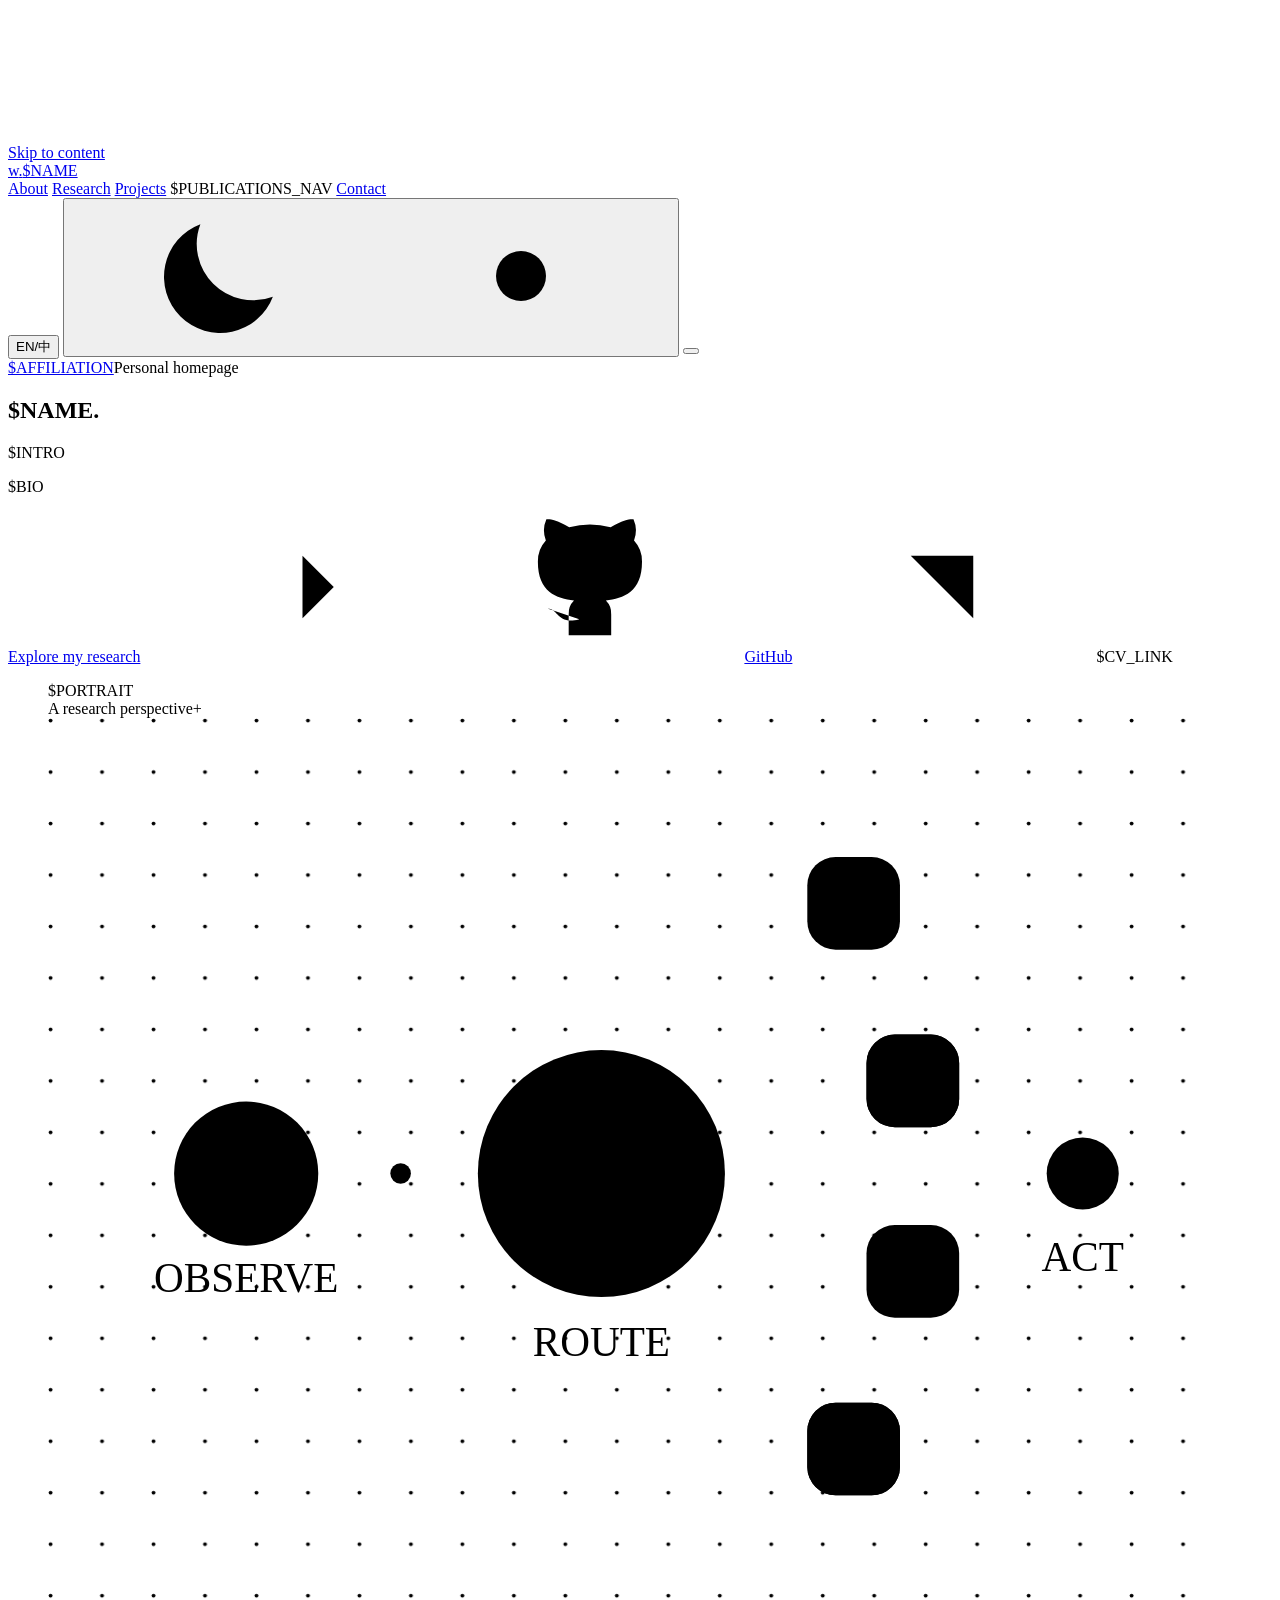
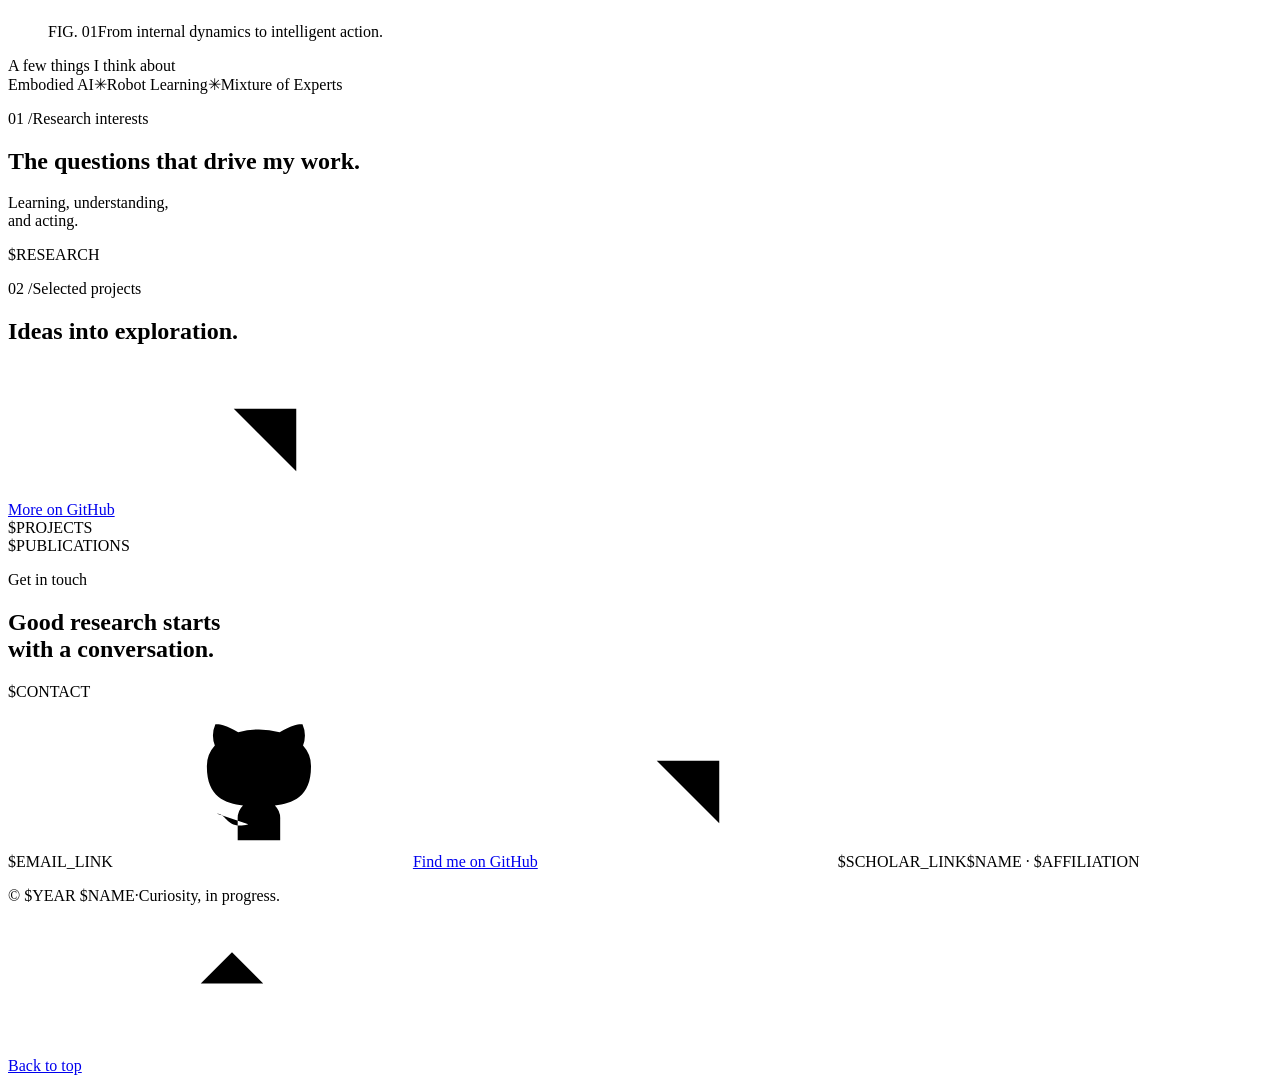
==== templates/index.html @ 4eb3f8f7 "Use neutral backgrounds with green accents" ====
<!doctype html>
<html lang="en" data-theme="light">
<head>
  <meta charset="utf-8">
  <meta name="viewport" content="width=device-width, initial-scale=1">
  <meta name="color-scheme" content="light dark">
  <meta name="theme-color" content="#faf9f6">
  <title>$PAGE_TITLE</title>
  <meta name="description" content="$DESCRIPTION_EN" data-en="$DESCRIPTION_EN" data-zh="$DESCRIPTION_ZH">
  <meta property="og:type" content="website">
  <meta property="og:title" content="$PAGE_TITLE">
  <meta property="og:description" content="$DESCRIPTION_EN" data-en="$DESCRIPTION_EN" data-zh="$DESCRIPTION_ZH">
  <link rel="icon" type="image/svg+xml" href="assets/favicon.svg">
  <script src="assets/preferences.js"></script>
  <link rel="stylesheet" href="assets/style.css">
  <script src="assets/main.js" defer></script>
  <script type="application/ld+json">$STRUCTURED_DATA</script>
</head>
<body>
  <a class="skip-link" href="#main" data-en="Skip to content" data-zh="跳转到正文">Skip to content</a>
  <svg class="icon-library" xmlns="http://www.w3.org/2000/svg" aria-hidden="true">
    <symbol id="icon-arrow" viewBox="0 0 24 24"><path d="M5 12h14m-5-5 5 5-5 5"/></symbol>
    <symbol id="icon-external" viewBox="0 0 24 24"><path d="M7 17 17 7M7 7h10v10"/></symbol>
    <symbol id="icon-github" viewBox="0 0 24 24"><path d="M9 19c-4 1.2-4-2-6-2m12 5v-3.9a3.4 3.4 0 0 0-1-2.6c3.3-.4 6.8-1.6 6.8-7.3a5.7 5.7 0 0 0-1.5-4 5.3 5.3 0 0 0-.1-4s-1.3-.4-4.3 1.5a14.7 14.7 0 0 0-7.8 0C4.1-.2 2.8.2 2.8.2a5.3 5.3 0 0 0-.1 4 5.7 5.7 0 0 0-1.5 4c0 5.7 3.5 6.9 6.8 7.3a3.4 3.4 0 0 0-1 2.6V22" transform="translate(2 1) scale(.85)"/></symbol>
    <symbol id="icon-moon" viewBox="0 0 24 24"><path d="M20.3 15.3A9 9 0 0 1 8.7 3.7 9 9 0 1 0 20.3 15.3Z"/></symbol>
    <symbol id="icon-sun" viewBox="0 0 24 24"><circle cx="12" cy="12" r="4"/><path d="M12 2v2m0 16v2M2 12h2m16 0h2M5 5l1.5 1.5m11 11L19 19M5 19l1.5-1.5m11-11L19 5"/></symbol>
    <symbol id="icon-mail" viewBox="0 0 24 24"><rect x="3" y="5" width="18" height="14" rx="2"/><path d="m3 6 9 7 9-7"/></symbol>
    <symbol id="icon-embodied" viewBox="0 0 32 32"><path d="M7 28h18M12 28v-4l6-5-5-8 5-6m2 1 5 3-2 4-5-3"/><circle cx="12" cy="10" r="3"/><circle cx="19" cy="20" r="3"/><path d="M18 2v4"/></symbol>
    <symbol id="icon-experts" viewBox="0 0 32 32"><path d="m8 16 14-9M8 16h14M8 16l14 9"/><circle cx="6" cy="16" r="3"/><rect x="22" y="4" width="6" height="6" rx="1.5"/><rect x="22" y="13" width="6" height="6" rx="1.5"/><rect x="22" y="22" width="6" height="6" rx="1.5"/></symbol>
    <symbol id="icon-learning" viewBox="0 0 32 32"><path d="M5 5v23h23M9 22l6-8 5 3 8-11M23 6h5v5"/><circle cx="15" cy="14" r="1.5"/></symbol>
    <symbol id="icon-plus" viewBox="0 0 24 24"><path d="M5 12h14m-7-7v14"/></symbol>
    <symbol id="icon-up" viewBox="0 0 24 24"><path d="M12 19V5m-5 5 5-5 5 5"/></symbol>
  </svg>

  <header class="site-header">
    <div class="header-inner container">
      <a class="wordmark" href="#about" aria-label="$NAME — home"><span class="monogram">w<span>.</span></span><span>$NAME</span></a>
      <nav class="desktop-nav" aria-label="Main navigation" data-en="Main navigation" data-zh="主导航" data-translate-attribute="aria-label">
        <a class="nav-link" href="#about" aria-current="location" data-en="About" data-zh="关于">About</a>
        <a class="nav-link" href="#research" data-en="Research" data-zh="研究">Research</a>
        <a class="nav-link" href="#work" data-en="Projects" data-zh="项目">Projects</a>
        $PUBLICATIONS_NAV
        <a class="nav-link" href="#contact" data-en="Contact" data-zh="联系">Contact</a>
      </nav>
      <div class="header-actions">
        <button class="language-button js-control" type="button" aria-label="Switch to Chinese" data-language-toggle><span lang="en">EN</span><span class="language-divider">/</span><span lang="zh-CN">中</span></button>
        <button class="icon-button theme-button js-control" type="button" aria-label="Switch to dark theme" data-theme-toggle><svg class="icon moon" aria-hidden="true"><use href="#icon-moon"/></svg><svg class="icon sun" aria-hidden="true"><use href="#icon-sun"/></svg></button>
        <button class="icon-button menu-toggle js-control" type="button" aria-controls="mobile-nav" aria-expanded="false" aria-label="Open navigation" data-menu-toggle><span></span><span></span></button>
      </div>
    </div>
    <nav id="mobile-nav" class="mobile-nav container" aria-label="Mobile navigation" data-en="Mobile navigation" data-zh="移动端导航" data-translate-attribute="aria-label" hidden>
      <a href="#about" data-en="About" data-zh="关于">About</a>
      <a href="#research" data-en="Research" data-zh="研究">Research</a>
      <a href="#work" data-en="Projects" data-zh="项目">Projects</a>
      $PUBLICATIONS_NAV
      <a href="#contact" data-en="Contact" data-zh="联系">Contact</a>
    </nav>
  </header>

  <main id="main" class="container">
    <section class="hero" id="about" aria-labelledby="hero-title">
      <div class="hero-copy">
        <div class="eyebrow affiliation"><span class="affiliation-dot" aria-hidden="true"></span><a href="$AFFILIATION_URL" target="_blank" rel="noopener noreferrer">$AFFILIATION</a><span class="affiliation-note" data-en="Personal homepage" data-zh="个人学术主页">Personal homepage</span></div>
        <h1 id="hero-title">$NAME<span class="name-period">.</span></h1>
        <p class="hero-intro">$INTRO</p>
        <p class="hero-bio">$BIO</p>
        <div class="hero-links">
          <a class="button button-primary" href="#research"><span data-en="Explore my research" data-zh="了解我的研究">Explore my research</span><svg class="icon" aria-hidden="true"><use href="#icon-arrow"/></svg></a>
          <a class="text-link" href="$GITHUB" target="_blank" rel="noopener noreferrer"><svg class="icon" aria-hidden="true"><use href="#icon-github"/></svg>GitHub<svg class="icon small" aria-hidden="true"><use href="#icon-external"/></svg></a>
          $CV_LINK
        </div>
      </div>
      <figure class="hero-figure">
        $PORTRAIT
        <div class="illustration-topline"><span data-en="A research perspective" data-zh="一个研究视角">A research perspective</span><span class="tiny-cross" aria-hidden="true">+</span></div>
        <svg class="research-illustration" viewBox="0 0 460 350" xmlns="http://www.w3.org/2000/svg" aria-hidden="true">
          <defs>
            <pattern id="dot-grid" width="20" height="20" patternUnits="userSpaceOnUse"><circle cx="1" cy="1" r=".75" class="grid-dot"/></pattern>
          </defs>
          <rect width="460" height="350" fill="url(#dot-grid)"/>
          <g class="orbit-lines" fill="none"><ellipse cx="235" cy="175" rx="169" ry="107" transform="rotate(-24 235 175)"/><ellipse cx="235" cy="175" rx="146" ry="145" transform="rotate(-24 235 175)"/><path d="M42 175h376M235 28v294" stroke-dasharray="3 7"/></g>
          <g class="routing-lines" fill="none"><path d="M79 177C138 177 155 177 191 177"/><path d="M232 177C267 177 257 72 313 72M232 177C267 177 271 141 336 141M232 177C267 177 271 215 336 215M232 177C267 177 257 284 313 284"/><path d="M313 72C376 72 360 177 402 177M336 141C379 141 376 177 402 177M336 215C379 215 376 177 402 177M313 284C376 284 360 177 402 177"/></g>
          <g class="active-paths" fill="none"><path d="M79 177H191"/><path d="M232 177C267 177 271 141 336 141M336 141C379 141 376 177 402 177"/><path d="M232 177C267 177 257 284 313 284M313 284C376 284 360 177 402 177"/></g>
          <circle class="input-halo" cx="77" cy="177" r="28"/>
          <rect class="input-node" x="59" y="159" width="36" height="36" rx="10"/>
          <g class="input-mark" fill="none"><rect x="69" y="169" width="16" height="16" rx="3"/><path d="m69 180 5-5 4 4 3-3 4 5"/><circle cx="80" cy="173" r="1"/></g>
          <circle class="router-halo" cx="215" cy="177" r="48"/>
          <rect class="router-node" x="187" y="149" width="56" height="56" rx="17"/>
          <text class="router-symbol" x="215" y="188" text-anchor="middle">π</text>
          <g class="expert-node"><rect x="295" y="54" width="36" height="36" rx="11"/><rect x="318" y="123" width="36" height="36" rx="11"/><rect x="318" y="197" width="36" height="36" rx="11"/><rect x="295" y="266" width="36" height="36" rx="11"/></g>
          <g class="selected-expert"><rect x="318" y="123" width="36" height="36" rx="11"/><rect x="295" y="266" width="36" height="36" rx="11"/></g>
          <g class="expert-label" text-anchor="middle"><text x="313" y="77">01</text><text x="336" y="146">02</text><text x="336" y="220">03</text><text x="313" y="289">04</text></g>
          <circle class="output-node" cx="402" cy="177" r="14"/>
          <path class="output-mark" d="M396 177h12m-5-5 5 5-5 5" fill="none"/>
          <circle class="signal-dot" cx="137" cy="177" r="4"/>
          <g class="diagram-label" text-anchor="middle"><text x="77" y="223">OBSERVE</text><text x="215" y="248">ROUTE</text><text x="402" y="215">ACT</text></g>
          <path class="corner-mark" d="M15 35V15h20m390 0h20v20M15 315v20h20m390 0h20v-20" fill="none"/>
        </svg>
        <figcaption><span class="figure-number">FIG. 01</span><span data-en="From internal dynamics to intelligent action." data-zh="从内部动态，到智能行动。">From internal dynamics to intelligent action.</span></figcaption>
      </figure>
    </section>

    <div class="interest-strip" aria-label="Research keywords" data-en="Research keywords" data-zh="研究关键词" data-translate-attribute="aria-label"><span data-en="A few things I think about" data-zh="我所关注的方向">A few things I think about</span><div><span data-en="Embodied AI" data-zh="具身智能">Embodied AI</span><span class="strip-star" aria-hidden="true">✳</span><span data-en="Robot Learning" data-zh="机器人学习">Robot Learning</span><span class="strip-star" aria-hidden="true">✳</span><span data-en="Mixture of Experts" data-zh="混合专家模型">Mixture of Experts</span></div></div>

    <section class="section research-section" id="research" aria-labelledby="research-title">
      <div class="section-heading"><div><p class="eyebrow"><span class="section-index">01 /</span><span data-en="Research interests" data-zh="研究方向">Research interests</span></p><h2 id="research-title" data-en="The questions that drive my work." data-zh="以问题为起点，探索智能。">The questions that drive my work.</h2></div><p class="section-note" data-en="Learning, understanding, and acting." data-zh="学习、理解与行动。">Learning, understanding,<br>and acting.</p></div>
      <div class="research-grid">$RESEARCH</div>
    </section>

    <section class="section work-section" id="work" aria-labelledby="work-title">
      <div class="section-heading"><div><p class="eyebrow"><span class="section-index">02 /</span><span data-en="Selected projects" data-zh="研究项目">Selected projects</span></p><h2 id="work-title" data-en="Ideas into exploration." data-zh="让想法走向探索。">Ideas into exploration.</h2></div><a class="text-link all-projects" href="$GITHUB?tab=repositories" target="_blank" rel="noopener noreferrer"><span data-en="More on GitHub" data-zh="访问 GitHub">More on GitHub</span><svg class="icon small" aria-hidden="true"><use href="#icon-external"/></svg></a></div>
      <div class="projects-list">$PROJECTS</div>
    </section>

    $PUBLICATIONS

    <section class="contact-section" id="contact" aria-labelledby="contact-title">
      <div class="contact-copy"><p class="eyebrow"><span class="contact-dot" aria-hidden="true"></span><span data-en="Get in touch" data-zh="联系我">Get in touch</span></p><h2 id="contact-title" data-en="Good research starts\nwith a conversation." data-zh="好的研究，\n始于一次交流。">Good research starts<br>with a conversation.</h2><p>$CONTACT</p></div>
      <div class="contact-actions">$EMAIL_LINK<a class="button button-contact" href="$GITHUB" target="_blank" rel="noopener noreferrer"><svg class="icon" aria-hidden="true"><use href="#icon-github"/></svg><span data-en="Find me on GitHub" data-zh="在 GitHub 上找到我">Find me on GitHub</span><svg class="icon" aria-hidden="true"><use href="#icon-external"/></svg></a>$SCHOLAR_LINK<span class="contact-affiliation">$NAME · $AFFILIATION</span></div>
    </section>
  </main>

  <footer class="site-footer container"><p>© $YEAR $NAME<span class="footer-dot">·</span><span data-en="Curiosity, in progress." data-zh="保持好奇，持续探索。">Curiosity, in progress.</span></p><a class="back-top" href="#about"><span data-en="Back to top" data-zh="回到顶部">Back to top</span><svg class="icon small" aria-hidden="true"><use href="#icon-up"/></svg></a></footer>
</body>
</html>
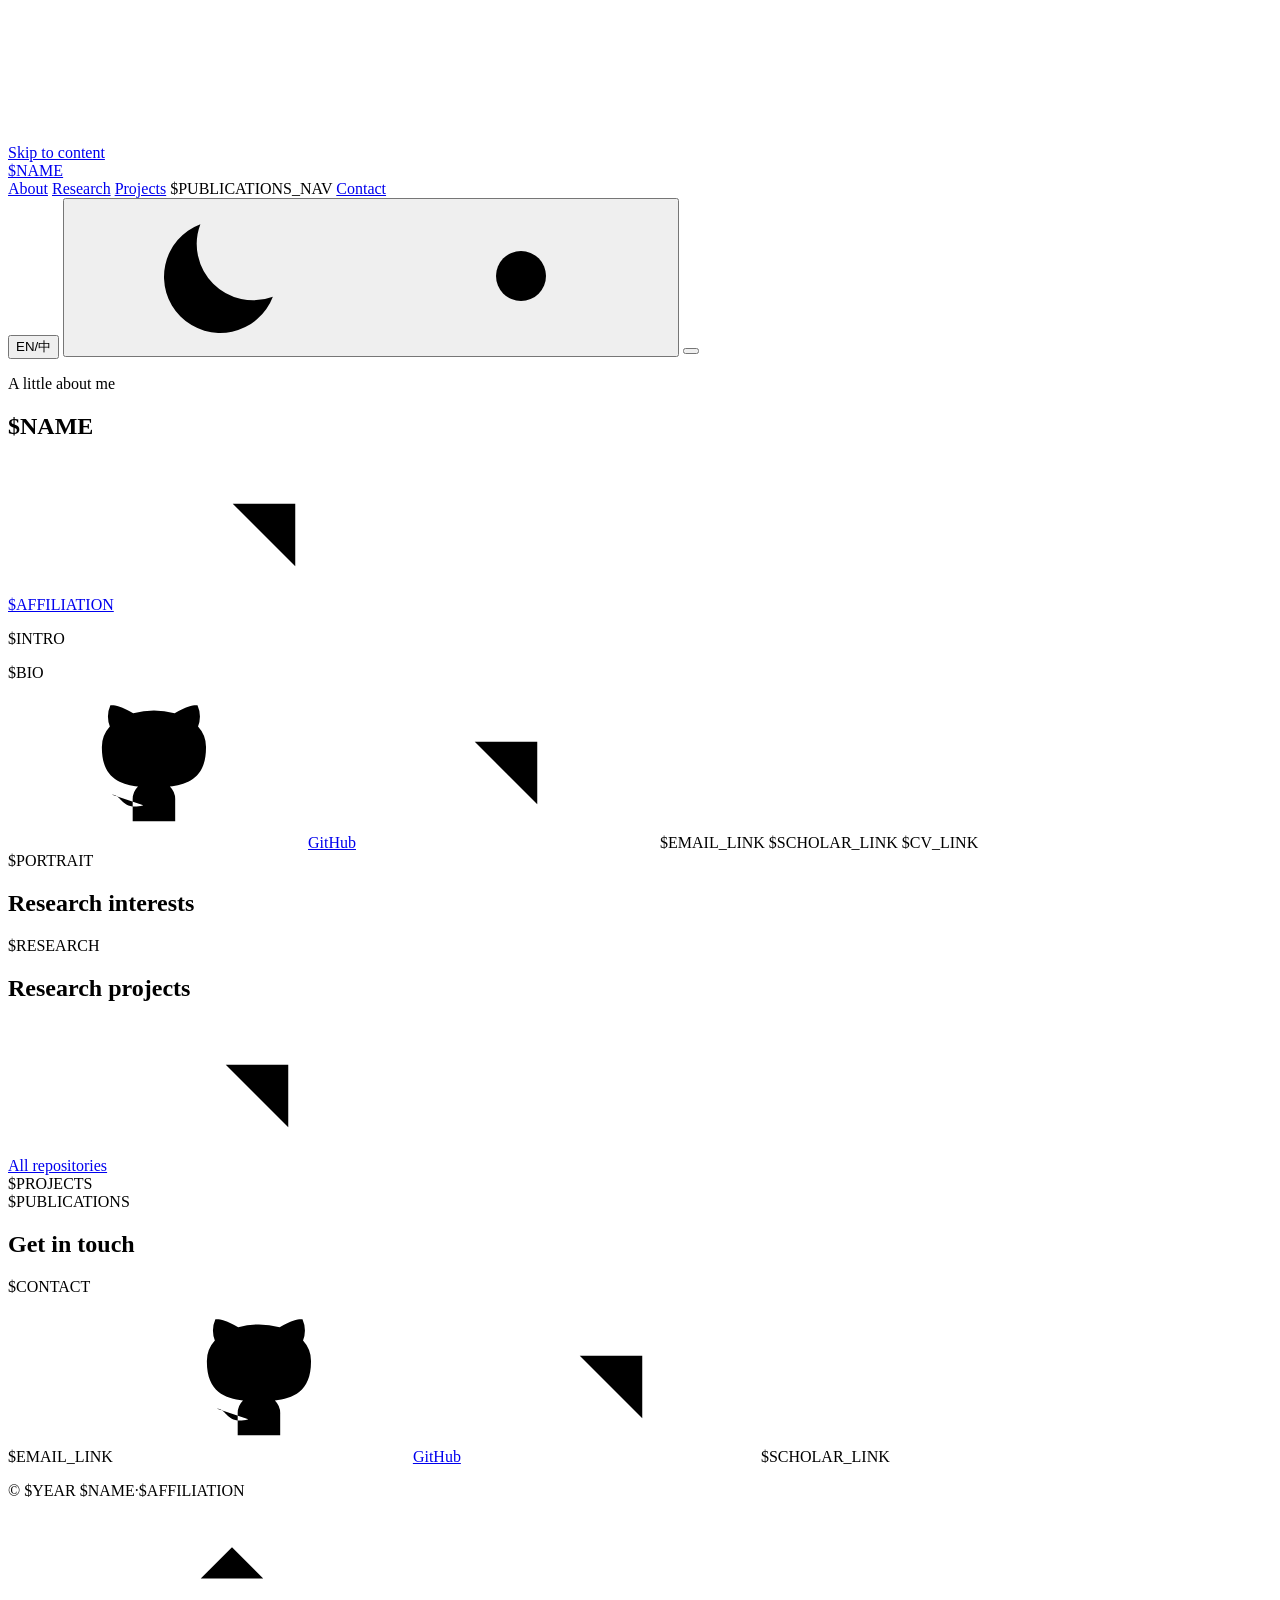
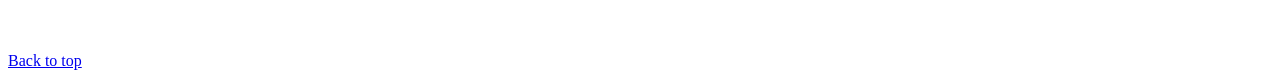
==== commit faf1b090: "Redesign homepage around a compact academic profile" ====
--- a/templates/index.html
+++ b/templates/index.html
@@ -4,7 +4,7 @@
   <meta charset="utf-8">
   <meta name="viewport" content="width=device-width, initial-scale=1">
   <meta name="color-scheme" content="light dark">
-  <meta name="theme-color" content="#faf9f6">
+  <meta name="theme-color" content="#ffffff">
   <title>$PAGE_TITLE</title>
   <meta name="description" content="$DESCRIPTION_EN" data-en="$DESCRIPTION_EN" data-zh="$DESCRIPTION_ZH">
   <meta property="og:type" content="website">
@@ -19,7 +19,6 @@
 <body>
   <a class="skip-link" href="#main" data-en="Skip to content" data-zh="跳转到正文">Skip to content</a>
   <svg class="icon-library" xmlns="http://www.w3.org/2000/svg" aria-hidden="true">
-    <symbol id="icon-arrow" viewBox="0 0 24 24"><path d="M5 12h14m-5-5 5 5-5 5"/></symbol>
     <symbol id="icon-external" viewBox="0 0 24 24"><path d="M7 17 17 7M7 7h10v10"/></symbol>
     <symbol id="icon-github" viewBox="0 0 24 24"><path d="M9 19c-4 1.2-4-2-6-2m12 5v-3.9a3.4 3.4 0 0 0-1-2.6c3.3-.4 6.8-1.6 6.8-7.3a5.7 5.7 0 0 0-1.5-4 5.3 5.3 0 0 0-.1-4s-1.3-.4-4.3 1.5a14.7 14.7 0 0 0-7.8 0C4.1-.2 2.8.2 2.8.2a5.3 5.3 0 0 0-.1 4 5.7 5.7 0 0 0-1.5 4c0 5.7 3.5 6.9 6.8 7.3a3.4 3.4 0 0 0-1 2.6V22" transform="translate(2 1) scale(.85)"/></symbol>
     <symbol id="icon-moon" viewBox="0 0 24 24"><path d="M20.3 15.3A9 9 0 0 1 8.7 3.7 9 9 0 1 0 20.3 15.3Z"/></symbol>
@@ -31,10 +30,9 @@
     <symbol id="icon-plus" viewBox="0 0 24 24"><path d="M5 12h14m-7-7v14"/></symbol>
     <symbol id="icon-up" viewBox="0 0 24 24"><path d="M12 19V5m-5 5 5-5 5 5"/></symbol>
   </svg>
-
   <header class="site-header">
     <div class="header-inner container">
-      <a class="wordmark" href="#about" aria-label="$NAME — home"><span class="monogram">w<span>.</span></span><span>$NAME</span></a>
+      <a class="wordmark" href="#about"><span class="brand-dot" aria-hidden="true"></span>$NAME</a>
       <nav class="desktop-nav" aria-label="Main navigation" data-en="Main navigation" data-zh="主导航" data-translate-attribute="aria-label">
         <a class="nav-link" href="#about" aria-current="location" data-en="About" data-zh="关于">About</a>
         <a class="nav-link" href="#research" data-en="Research" data-zh="研究">Research</a>
@@ -56,70 +54,40 @@
       <a href="#contact" data-en="Contact" data-zh="联系">Contact</a>
     </nav>
   </header>
-
   <main id="main" class="container">
-    <section class="hero" id="about" aria-labelledby="hero-title">
-      <div class="hero-copy">
-        <div class="eyebrow affiliation"><span class="affiliation-dot" aria-hidden="true"></span><a href="$AFFILIATION_URL" target="_blank" rel="noopener noreferrer">$AFFILIATION</a><span class="affiliation-note" data-en="Personal homepage" data-zh="个人学术主页">Personal homepage</span></div>
-        <h1 id="hero-title">$NAME<span class="name-period">.</span></h1>
-        <p class="hero-intro">$INTRO</p>
-        <p class="hero-bio">$BIO</p>
-        <div class="hero-links">
-          <a class="button button-primary" href="#research"><span data-en="Explore my research" data-zh="了解我的研究">Explore my research</span><svg class="icon" aria-hidden="true"><use href="#icon-arrow"/></svg></a>
+    <section class="profile" id="about" aria-labelledby="profile-title">
+      <div class="profile-identity">
+        <p class="profile-kicker" data-en="A little about me" data-zh="关于我">A little about me</p>
+        <h1 id="profile-title">$NAME</h1>
+        <a class="affiliation" href="$AFFILIATION_URL" target="_blank" rel="noopener noreferrer">$AFFILIATION<svg class="icon small" aria-hidden="true"><use href="#icon-external"/></svg></a>
+      </div>
+      <div class="profile-body">
+        <p class="profile-intro">$INTRO</p>
+        <p class="profile-bio">$BIO</p>
+        <div class="profile-links">
           <a class="text-link" href="$GITHUB" target="_blank" rel="noopener noreferrer"><svg class="icon" aria-hidden="true"><use href="#icon-github"/></svg>GitHub<svg class="icon small" aria-hidden="true"><use href="#icon-external"/></svg></a>
+          $EMAIL_LINK
+          $SCHOLAR_LINK
           $CV_LINK
         </div>
       </div>
-      <figure class="hero-figure">
-        $PORTRAIT
-        <div class="illustration-topline"><span data-en="A research perspective" data-zh="一个研究视角">A research perspective</span><span class="tiny-cross" aria-hidden="true">+</span></div>
-        <svg class="research-illustration" viewBox="0 0 460 350" xmlns="http://www.w3.org/2000/svg" aria-hidden="true">
-          <defs>
-            <pattern id="dot-grid" width="20" height="20" patternUnits="userSpaceOnUse"><circle cx="1" cy="1" r=".75" class="grid-dot"/></pattern>
-          </defs>
-          <rect width="460" height="350" fill="url(#dot-grid)"/>
-          <g class="orbit-lines" fill="none"><ellipse cx="235" cy="175" rx="169" ry="107" transform="rotate(-24 235 175)"/><ellipse cx="235" cy="175" rx="146" ry="145" transform="rotate(-24 235 175)"/><path d="M42 175h376M235 28v294" stroke-dasharray="3 7"/></g>
-          <g class="routing-lines" fill="none"><path d="M79 177C138 177 155 177 191 177"/><path d="M232 177C267 177 257 72 313 72M232 177C267 177 271 141 336 141M232 177C267 177 271 215 336 215M232 177C267 177 257 284 313 284"/><path d="M313 72C376 72 360 177 402 177M336 141C379 141 376 177 402 177M336 215C379 215 376 177 402 177M313 284C376 284 360 177 402 177"/></g>
-          <g class="active-paths" fill="none"><path d="M79 177H191"/><path d="M232 177C267 177 271 141 336 141M336 141C379 141 376 177 402 177"/><path d="M232 177C267 177 257 284 313 284M313 284C376 284 360 177 402 177"/></g>
-          <circle class="input-halo" cx="77" cy="177" r="28"/>
-          <rect class="input-node" x="59" y="159" width="36" height="36" rx="10"/>
-          <g class="input-mark" fill="none"><rect x="69" y="169" width="16" height="16" rx="3"/><path d="m69 180 5-5 4 4 3-3 4 5"/><circle cx="80" cy="173" r="1"/></g>
-          <circle class="router-halo" cx="215" cy="177" r="48"/>
-          <rect class="router-node" x="187" y="149" width="56" height="56" rx="17"/>
-          <text class="router-symbol" x="215" y="188" text-anchor="middle">π</text>
-          <g class="expert-node"><rect x="295" y="54" width="36" height="36" rx="11"/><rect x="318" y="123" width="36" height="36" rx="11"/><rect x="318" y="197" width="36" height="36" rx="11"/><rect x="295" y="266" width="36" height="36" rx="11"/></g>
-          <g class="selected-expert"><rect x="318" y="123" width="36" height="36" rx="11"/><rect x="295" y="266" width="36" height="36" rx="11"/></g>
-          <g class="expert-label" text-anchor="middle"><text x="313" y="77">01</text><text x="336" y="146">02</text><text x="336" y="220">03</text><text x="313" y="289">04</text></g>
-          <circle class="output-node" cx="402" cy="177" r="14"/>
-          <path class="output-mark" d="M396 177h12m-5-5 5 5-5 5" fill="none"/>
-          <circle class="signal-dot" cx="137" cy="177" r="4"/>
-          <g class="diagram-label" text-anchor="middle"><text x="77" y="223">OBSERVE</text><text x="215" y="248">ROUTE</text><text x="402" y="215">ACT</text></g>
-          <path class="corner-mark" d="M15 35V15h20m390 0h20v20M15 315v20h20m390 0h20v-20" fill="none"/>
-        </svg>
-        <figcaption><span class="figure-number">FIG. 01</span><span data-en="From internal dynamics to intelligent action." data-zh="从内部动态，到智能行动。">From internal dynamics to intelligent action.</span></figcaption>
-      </figure>
+      $PORTRAIT
     </section>
-
-    <div class="interest-strip" aria-label="Research keywords" data-en="Research keywords" data-zh="研究关键词" data-translate-attribute="aria-label"><span data-en="A few things I think about" data-zh="我所关注的方向">A few things I think about</span><div><span data-en="Embodied AI" data-zh="具身智能">Embodied AI</span><span class="strip-star" aria-hidden="true">✳</span><span data-en="Robot Learning" data-zh="机器人学习">Robot Learning</span><span class="strip-star" aria-hidden="true">✳</span><span data-en="Mixture of Experts" data-zh="混合专家模型">Mixture of Experts</span></div></div>
-
-    <section class="section research-section" id="research" aria-labelledby="research-title">
-      <div class="section-heading"><div><p class="eyebrow"><span class="section-index">01 /</span><span data-en="Research interests" data-zh="研究方向">Research interests</span></p><h2 id="research-title" data-en="The questions that drive my work." data-zh="以问题为起点，探索智能。">The questions that drive my work.</h2></div><p class="section-note" data-en="Learning, understanding, and acting." data-zh="学习、理解与行动。">Learning, understanding,<br>and acting.</p></div>
-      <div class="research-grid">$RESEARCH</div>
+    <section class="section" id="research" aria-labelledby="research-title">
+      <div class="section-heading"><h2 id="research-title" data-en="Research interests" data-zh="研究方向">Research interests</h2><span class="heading-rule" aria-hidden="true"></span></div>
+      <div class="research-list">$RESEARCH</div>
     </section>
-
-    <section class="section work-section" id="work" aria-labelledby="work-title">
-      <div class="section-heading"><div><p class="eyebrow"><span class="section-index">02 /</span><span data-en="Selected projects" data-zh="研究项目">Selected projects</span></p><h2 id="work-title" data-en="Ideas into exploration." data-zh="让想法走向探索。">Ideas into exploration.</h2></div><a class="text-link all-projects" href="$GITHUB?tab=repositories" target="_blank" rel="noopener noreferrer"><span data-en="More on GitHub" data-zh="访问 GitHub">More on GitHub</span><svg class="icon small" aria-hidden="true"><use href="#icon-external"/></svg></a></div>
+    <section class="section" id="work" aria-labelledby="work-title">
+      <div class="section-heading"><h2 id="work-title" data-en="Research projects" data-zh="研究项目">Research projects</h2><span class="heading-rule" aria-hidden="true"></span><a class="text-link section-link" href="$GITHUB?tab=repositories" target="_blank" rel="noopener noreferrer"><span data-en="All repositories" data-zh="所有仓库">All repositories</span><svg class="icon small" aria-hidden="true"><use href="#icon-external"/></svg></a></div>
       <div class="projects-list">$PROJECTS</div>
     </section>
-
     $PUBLICATIONS
-
-    <section class="contact-section" id="contact" aria-labelledby="contact-title">
-      <div class="contact-copy"><p class="eyebrow"><span class="contact-dot" aria-hidden="true"></span><span data-en="Get in touch" data-zh="联系我">Get in touch</span></p><h2 id="contact-title" data-en="Good research starts\nwith a conversation." data-zh="好的研究，\n始于一次交流。">Good research starts<br>with a conversation.</h2><p>$CONTACT</p></div>
-      <div class="contact-actions">$EMAIL_LINK<a class="button button-contact" href="$GITHUB" target="_blank" rel="noopener noreferrer"><svg class="icon" aria-hidden="true"><use href="#icon-github"/></svg><span data-en="Find me on GitHub" data-zh="在 GitHub 上找到我">Find me on GitHub</span><svg class="icon" aria-hidden="true"><use href="#icon-external"/></svg></a>$SCHOLAR_LINK<span class="contact-affiliation">$NAME · $AFFILIATION</span></div>
+    <section class="section contact-section" id="contact" aria-labelledby="contact-title">
+      <div class="section-heading"><h2 id="contact-title" data-en="Get in touch" data-zh="联系我">Get in touch</h2><span class="heading-rule" aria-hidden="true"></span></div>
+      <p class="contact-copy">$CONTACT</p>
+      <div class="contact-links">$EMAIL_LINK<a class="text-link" href="$GITHUB" target="_blank" rel="noopener noreferrer"><svg class="icon" aria-hidden="true"><use href="#icon-github"/></svg>GitHub<svg class="icon small" aria-hidden="true"><use href="#icon-external"/></svg></a>$SCHOLAR_LINK</div>
     </section>
   </main>
-
-  <footer class="site-footer container"><p>© $YEAR $NAME<span class="footer-dot">·</span><span data-en="Curiosity, in progress." data-zh="保持好奇，持续探索。">Curiosity, in progress.</span></p><a class="back-top" href="#about"><span data-en="Back to top" data-zh="回到顶部">Back to top</span><svg class="icon small" aria-hidden="true"><use href="#icon-up"/></svg></a></footer>
+  <footer class="site-footer container"><p>© $YEAR $NAME<span class="footer-dot">·</span>$AFFILIATION</p><a class="back-top" href="#about"><span data-en="Back to top" data-zh="回到顶部">Back to top</span><svg class="icon small" aria-hidden="true"><use href="#icon-up"/></svg></a></footer>
 </body>
 </html>
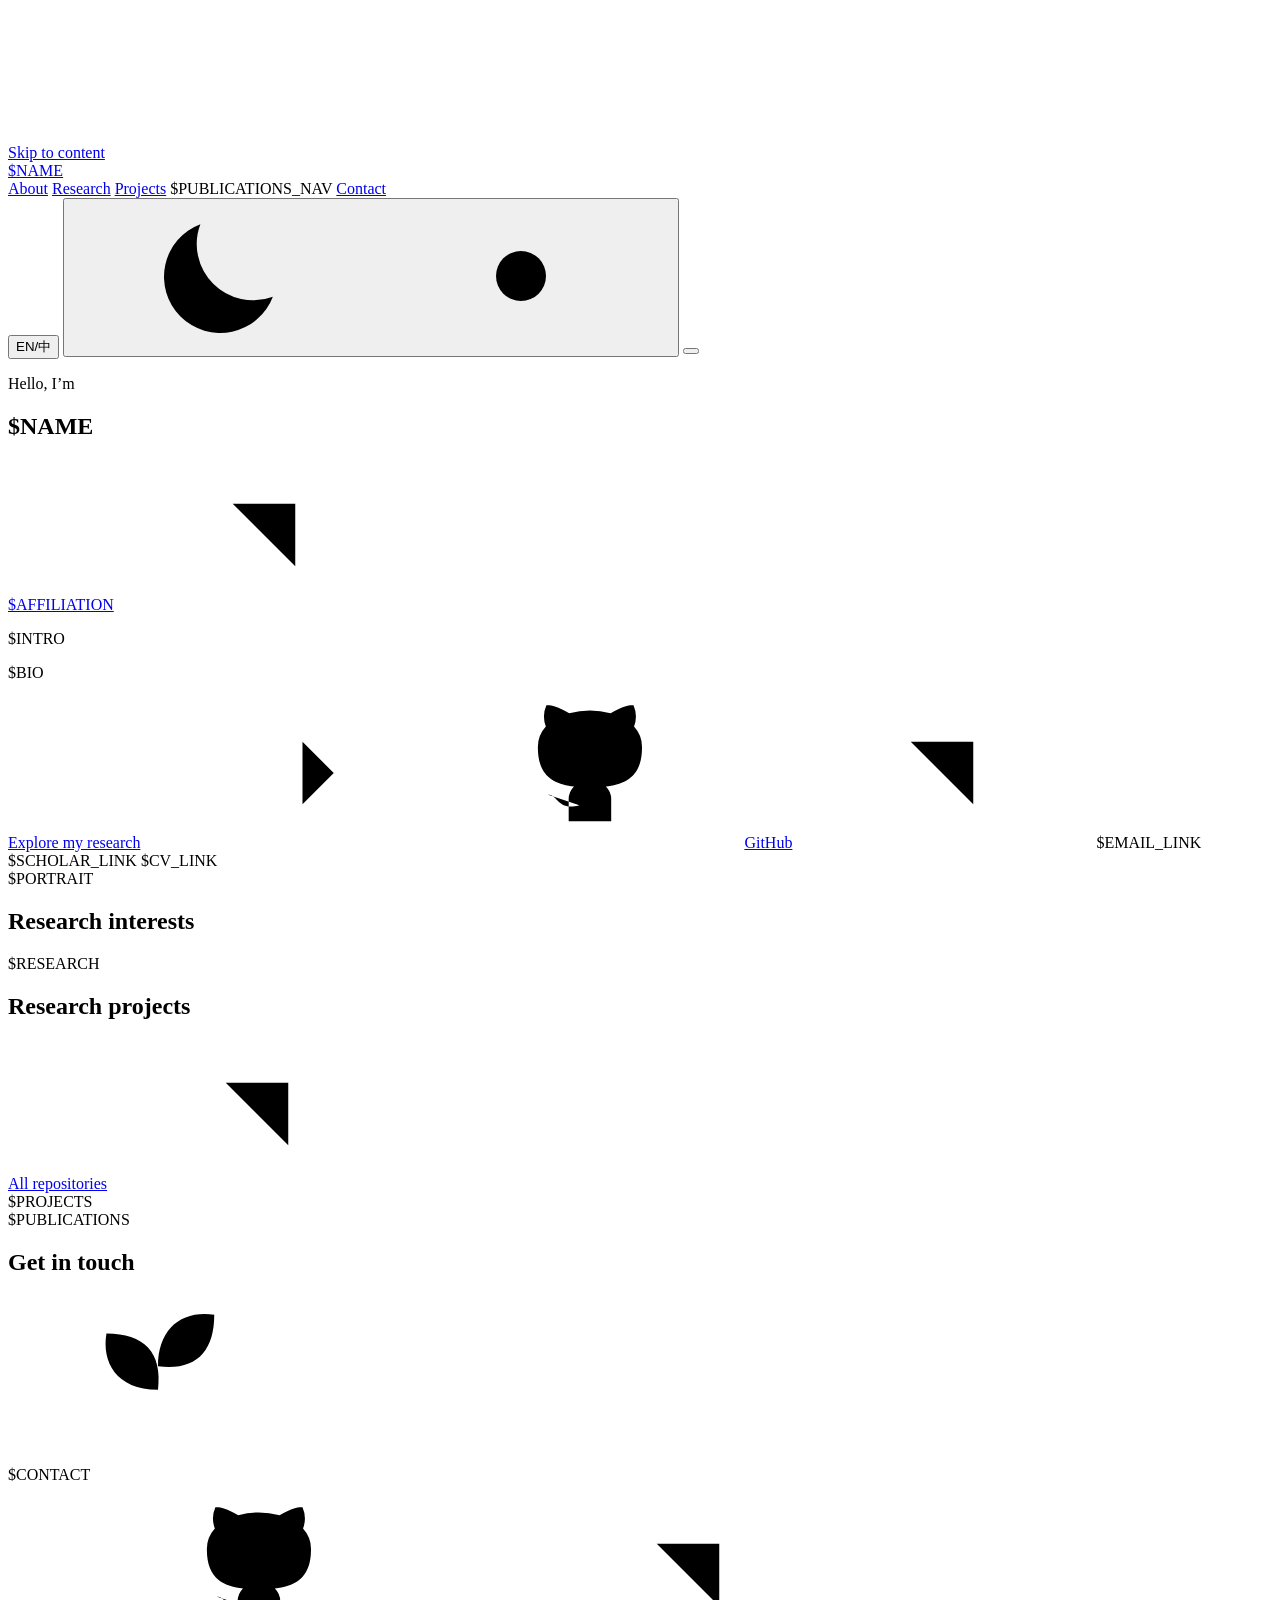
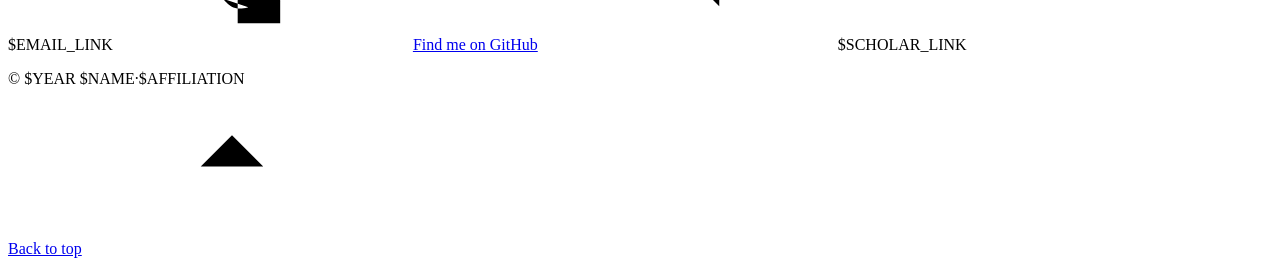
==== commit d465838f: "Add visual depth and expand research project details" ====
--- a/templates/index.html
+++ b/templates/index.html
@@ -29,6 +29,8 @@
     <symbol id="icon-learning" viewBox="0 0 32 32"><path d="M5 5v23h23M9 22l6-8 5 3 8-11M23 6h5v5"/><circle cx="15" cy="14" r="1.5"/></symbol>
     <symbol id="icon-plus" viewBox="0 0 24 24"><path d="M5 12h14m-7-7v14"/></symbol>
     <symbol id="icon-up" viewBox="0 0 24 24"><path d="M12 19V5m-5 5 5-5 5 5"/></symbol>
+    <symbol id="icon-arrow" viewBox="0 0 24 24"><path d="M5 12h14m-5-5 5 5-5 5"/></symbol>
+    <symbol id="icon-sprout" viewBox="0 0 32 32"><path d="M16 28V15M16 20C7 20 4 14 5 8c8 0 12 4 11 12ZM16 15c0-8 5-12 12-11 0 8-4 12-12 11Z"/></symbol>
   </svg>
   <header class="site-header">
     <div class="header-inner container">
@@ -57,7 +59,7 @@
   <main id="main" class="container">
     <section class="profile" id="about" aria-labelledby="profile-title">
       <div class="profile-identity">
-        <p class="profile-kicker" data-en="A little about me" data-zh="关于我">A little about me</p>
+        <p class="profile-kicker"><span class="welcome-line" aria-hidden="true"></span><span data-en="Hello, I’m" data-zh="你好，我是">Hello, I’m</span></p>
         <h1 id="profile-title">$NAME</h1>
         <a class="affiliation" href="$AFFILIATION_URL" target="_blank" rel="noopener noreferrer">$AFFILIATION<svg class="icon small" aria-hidden="true"><use href="#icon-external"/></svg></a>
       </div>
@@ -65,7 +67,8 @@
         <p class="profile-intro">$INTRO</p>
         <p class="profile-bio">$BIO</p>
         <div class="profile-links">
-          <a class="text-link" href="$GITHUB" target="_blank" rel="noopener noreferrer"><svg class="icon" aria-hidden="true"><use href="#icon-github"/></svg>GitHub<svg class="icon small" aria-hidden="true"><use href="#icon-external"/></svg></a>
+          <a class="profile-button" href="#work"><span data-en="Explore my research" data-zh="看看我的研究">Explore my research</span><svg class="icon small" aria-hidden="true"><use href="#icon-arrow"/></svg></a>
+          <a class="text-link profile-github" href="$GITHUB" target="_blank" rel="noopener noreferrer"><svg class="icon" aria-hidden="true"><use href="#icon-github"/></svg>GitHub<svg class="icon small" aria-hidden="true"><use href="#icon-external"/></svg></a>
           $EMAIL_LINK
           $SCHOLAR_LINK
           $CV_LINK
@@ -84,8 +87,11 @@
     $PUBLICATIONS
     <section class="section contact-section" id="contact" aria-labelledby="contact-title">
       <div class="section-heading"><h2 id="contact-title" data-en="Get in touch" data-zh="联系我">Get in touch</h2><span class="heading-rule" aria-hidden="true"></span></div>
-      <p class="contact-copy">$CONTACT</p>
-      <div class="contact-links">$EMAIL_LINK<a class="text-link" href="$GITHUB" target="_blank" rel="noopener noreferrer"><svg class="icon" aria-hidden="true"><use href="#icon-github"/></svg>GitHub<svg class="icon small" aria-hidden="true"><use href="#icon-external"/></svg></a>$SCHOLAR_LINK</div>
+      <div class="contact-panel">
+        <div class="contact-mark" aria-hidden="true"><svg class="icon"><use href="#icon-sprout"/></svg></div>
+        <p class="contact-copy">$CONTACT</p>
+        <div class="contact-links">$EMAIL_LINK<a class="text-link" href="$GITHUB" target="_blank" rel="noopener noreferrer"><svg class="icon" aria-hidden="true"><use href="#icon-github"/></svg><span data-en="Find me on GitHub" data-zh="在 GitHub 上找到我">Find me on GitHub</span><svg class="icon small" aria-hidden="true"><use href="#icon-external"/></svg></a>$SCHOLAR_LINK</div>
+      </div>
     </section>
   </main>
   <footer class="site-footer container"><p>© $YEAR $NAME<span class="footer-dot">·</span>$AFFILIATION</p><a class="back-top" href="#about"><span data-en="Back to top" data-zh="回到顶部">Back to top</span><svg class="icon small" aria-hidden="true"><use href="#icon-up"/></svg></a></footer>
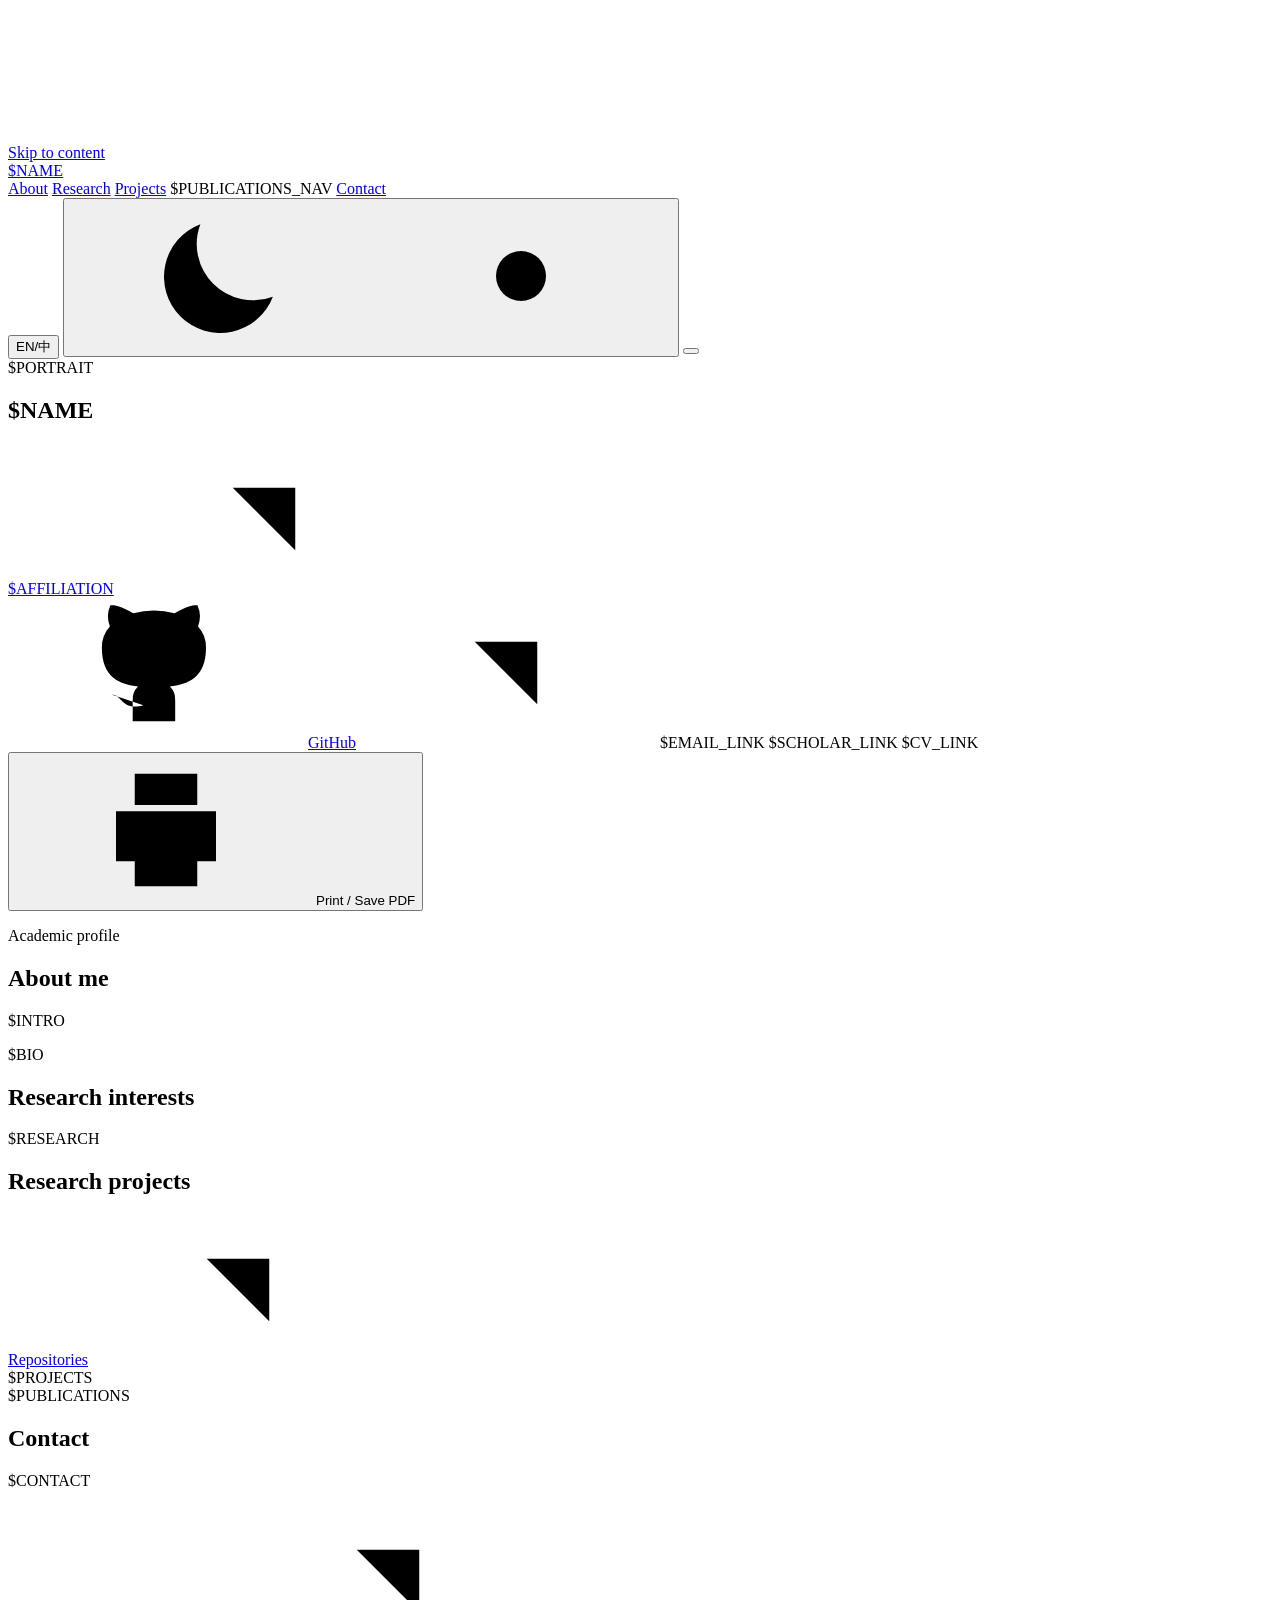
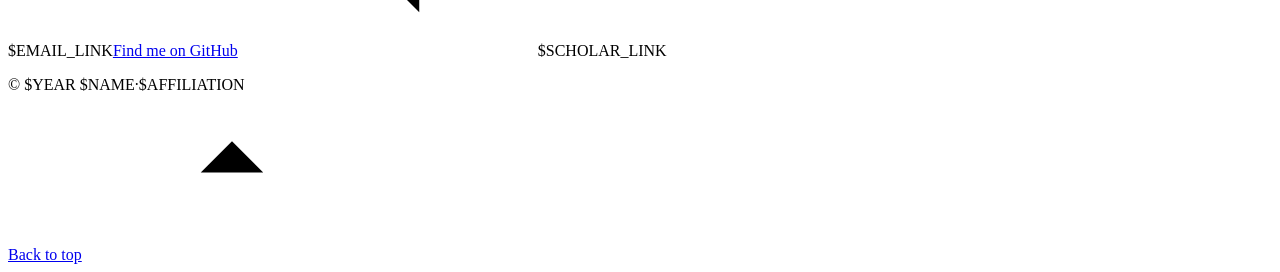
==== commit 05710028: "Promote the academic CV layout to the official homepage" ====
--- a/templates/index.html
+++ b/templates/index.html
@@ -7,12 +7,14 @@
   <meta name="theme-color" content="#ffffff">
   <title>$PAGE_TITLE</title>
   <meta name="description" content="$DESCRIPTION_EN" data-en="$DESCRIPTION_EN" data-zh="$DESCRIPTION_ZH">
+  <link rel="canonical" href="$SITE_URL">
   <meta property="og:type" content="website">
   <meta property="og:title" content="$PAGE_TITLE">
   <meta property="og:description" content="$DESCRIPTION_EN" data-en="$DESCRIPTION_EN" data-zh="$DESCRIPTION_ZH">
+  <meta property="og:url" content="$SITE_URL">
   <link rel="icon" type="image/svg+xml" href="assets/favicon.svg">
   <script src="assets/preferences.js"></script>
-  <link rel="stylesheet" href="assets/style.css">
+  <link rel="stylesheet" href="assets/resume.css">
   <script src="assets/main.js" defer></script>
   <script type="application/ld+json">$STRUCTURED_DATA</script>
 </head>
@@ -29,14 +31,13 @@
     <symbol id="icon-learning" viewBox="0 0 32 32"><path d="M5 5v23h23M9 22l6-8 5 3 8-11M23 6h5v5"/><circle cx="15" cy="14" r="1.5"/></symbol>
     <symbol id="icon-plus" viewBox="0 0 24 24"><path d="M5 12h14m-7-7v14"/></symbol>
     <symbol id="icon-up" viewBox="0 0 24 24"><path d="M12 19V5m-5 5 5-5 5 5"/></symbol>
-    <symbol id="icon-arrow" viewBox="0 0 24 24"><path d="M5 12h14m-5-5 5 5-5 5"/></symbol>
-    <symbol id="icon-sprout" viewBox="0 0 32 32"><path d="M16 28V15M16 20C7 20 4 14 5 8c8 0 12 4 11 12ZM16 15c0-8 5-12 12-11 0 8-4 12-12 11Z"/></symbol>
+    <symbol id="icon-print" viewBox="0 0 24 24"><path d="M7 8V3h10v5M7 17H4V9h16v8h-3M7 14h10v7H7zM16 11h1"/></symbol>
   </svg>
   <header class="site-header">
     <div class="header-inner container">
-      <a class="wordmark" href="#about"><span class="brand-dot" aria-hidden="true"></span>$NAME</a>
+      <a class="home-link" href="#about"><span class="brand-dot" aria-hidden="true"></span>$NAME</a>
       <nav class="desktop-nav" aria-label="Main navigation" data-en="Main navigation" data-zh="主导航" data-translate-attribute="aria-label">
-        <a class="nav-link" href="#about" aria-current="location" data-en="About" data-zh="关于">About</a>
+        <a class="nav-link" href="#about" aria-current="location" data-en="About" data-zh="简介">About</a>
         <a class="nav-link" href="#research" data-en="Research" data-zh="研究">Research</a>
         <a class="nav-link" href="#work" data-en="Projects" data-zh="项目">Projects</a>
         $PUBLICATIONS_NAV
@@ -49,51 +50,51 @@
       </div>
     </div>
     <nav id="mobile-nav" class="mobile-nav container" aria-label="Mobile navigation" data-en="Mobile navigation" data-zh="移动端导航" data-translate-attribute="aria-label" hidden>
-      <a href="#about" data-en="About" data-zh="关于">About</a>
+      <a href="#about" data-en="About" data-zh="简介">About</a>
       <a href="#research" data-en="Research" data-zh="研究">Research</a>
       <a href="#work" data-en="Projects" data-zh="项目">Projects</a>
       $PUBLICATIONS_NAV
       <a href="#contact" data-en="Contact" data-zh="联系">Contact</a>
     </nav>
   </header>
-  <main id="main" class="container">
-    <section class="profile" id="about" aria-labelledby="profile-title">
-      <div class="profile-identity">
-        <p class="profile-kicker"><span class="welcome-line" aria-hidden="true"></span><span data-en="Hello, I’m" data-zh="你好，我是">Hello, I’m</span></p>
-        <h1 id="profile-title">$NAME</h1>
+  <div class="resume-layout container">
+    <aside class="resume-sidebar" aria-labelledby="profile-name">
+      $PORTRAIT
+      <div class="sidebar-identity">
+        <h1 id="profile-name">$NAME</h1>
         <a class="affiliation" href="$AFFILIATION_URL" target="_blank" rel="noopener noreferrer">$AFFILIATION<svg class="icon small" aria-hidden="true"><use href="#icon-external"/></svg></a>
-      </div>
-      <div class="profile-body">
-        <p class="profile-intro">$INTRO</p>
-        <p class="profile-bio">$BIO</p>
         <div class="profile-links">
-          <a class="profile-button" href="#work"><span data-en="Explore my research" data-zh="看看我的研究">Explore my research</span><svg class="icon small" aria-hidden="true"><use href="#icon-arrow"/></svg></a>
-          <a class="text-link profile-github" href="$GITHUB" target="_blank" rel="noopener noreferrer"><svg class="icon" aria-hidden="true"><use href="#icon-github"/></svg>GitHub<svg class="icon small" aria-hidden="true"><use href="#icon-external"/></svg></a>
+          <a class="text-link" href="$GITHUB" target="_blank" rel="noopener noreferrer"><svg class="icon" aria-hidden="true"><use href="#icon-github"/></svg>GitHub<svg class="icon small" aria-hidden="true"><use href="#icon-external"/></svg></a>
           $EMAIL_LINK
           $SCHOLAR_LINK
           $CV_LINK
         </div>
+        <button class="print-button js-control" type="button" data-print><svg class="icon small" aria-hidden="true"><use href="#icon-print"/></svg><span data-en="Print / Save PDF" data-zh="打印 / 保存 PDF">Print / Save PDF</span></button>
       </div>
-      $PORTRAIT
-    </section>
-    <section class="section" id="research" aria-labelledby="research-title">
-      <div class="section-heading"><h2 id="research-title" data-en="Research interests" data-zh="研究方向">Research interests</h2><span class="heading-rule" aria-hidden="true"></span></div>
-      <div class="research-list">$RESEARCH</div>
-    </section>
-    <section class="section" id="work" aria-labelledby="work-title">
-      <div class="section-heading"><h2 id="work-title" data-en="Research projects" data-zh="研究项目">Research projects</h2><span class="heading-rule" aria-hidden="true"></span><a class="text-link section-link" href="$GITHUB?tab=repositories" target="_blank" rel="noopener noreferrer"><span data-en="All repositories" data-zh="所有仓库">All repositories</span><svg class="icon small" aria-hidden="true"><use href="#icon-external"/></svg></a></div>
-      <div class="projects-list">$PROJECTS</div>
-    </section>
-    $PUBLICATIONS
-    <section class="section contact-section" id="contact" aria-labelledby="contact-title">
-      <div class="section-heading"><h2 id="contact-title" data-en="Get in touch" data-zh="联系我">Get in touch</h2><span class="heading-rule" aria-hidden="true"></span></div>
-      <div class="contact-panel">
-        <div class="contact-mark" aria-hidden="true"><svg class="icon"><use href="#icon-sprout"/></svg></div>
+    </aside>
+    <main id="main" class="resume-content">
+      <section class="section about-section" id="about" aria-labelledby="about-title">
+        <p class="document-label" data-en="Academic profile" data-zh="学术简介">Academic profile</p>
+        <div class="section-heading"><h2 id="about-title" data-en="About me" data-zh="关于我">About me</h2><span class="heading-rule" aria-hidden="true"></span></div>
+        <p class="profile-intro">$INTRO</p>
+        <p class="profile-bio">$BIO</p>
+      </section>
+      <section class="section" id="research" aria-labelledby="research-title">
+        <div class="section-heading"><h2 id="research-title" data-en="Research interests" data-zh="研究方向">Research interests</h2><span class="heading-rule" aria-hidden="true"></span></div>
+        <div class="research-list">$RESEARCH</div>
+      </section>
+      <section class="section" id="work" aria-labelledby="work-title">
+        <div class="section-heading"><h2 id="work-title" data-en="Research projects" data-zh="研究项目">Research projects</h2><span class="heading-rule" aria-hidden="true"></span><a class="text-link section-link" href="$GITHUB?tab=repositories" target="_blank" rel="noopener noreferrer"><span data-en="Repositories" data-zh="代码仓库">Repositories</span><svg class="icon small" aria-hidden="true"><use href="#icon-external"/></svg></a></div>
+        <div class="projects-list">$PROJECTS</div>
+      </section>
+      $PUBLICATIONS
+      <section class="section contact-section" id="contact" aria-labelledby="contact-title">
+        <div class="section-heading"><h2 id="contact-title" data-en="Contact" data-zh="联系我">Contact</h2><span class="heading-rule" aria-hidden="true"></span></div>
         <p class="contact-copy">$CONTACT</p>
-        <div class="contact-links">$EMAIL_LINK<a class="text-link" href="$GITHUB" target="_blank" rel="noopener noreferrer"><svg class="icon" aria-hidden="true"><use href="#icon-github"/></svg><span data-en="Find me on GitHub" data-zh="在 GitHub 上找到我">Find me on GitHub</span><svg class="icon small" aria-hidden="true"><use href="#icon-external"/></svg></a>$SCHOLAR_LINK</div>
-      </div>
-    </section>
-  </main>
-  <footer class="site-footer container"><p>© $YEAR $NAME<span class="footer-dot">·</span>$AFFILIATION</p><a class="back-top" href="#about"><span data-en="Back to top" data-zh="回到顶部">Back to top</span><svg class="icon small" aria-hidden="true"><use href="#icon-up"/></svg></a></footer>
+        <div class="contact-links">$EMAIL_LINK<a class="text-link" href="$GITHUB" target="_blank" rel="noopener noreferrer"><span data-en="Find me on GitHub" data-zh="在 GitHub 上找到我">Find me on GitHub</span><svg class="icon small" aria-hidden="true"><use href="#icon-external"/></svg></a>$SCHOLAR_LINK</div>
+      </section>
+      <footer class="site-footer"><p>© $YEAR $NAME<span class="footer-dot">·</span>$AFFILIATION</p><a class="back-top" href="#about"><span data-en="Back to top" data-zh="回到顶部">Back to top</span><svg class="icon small" aria-hidden="true"><use href="#icon-up"/></svg></a></footer>
+    </main>
+  </div>
 </body>
 </html>
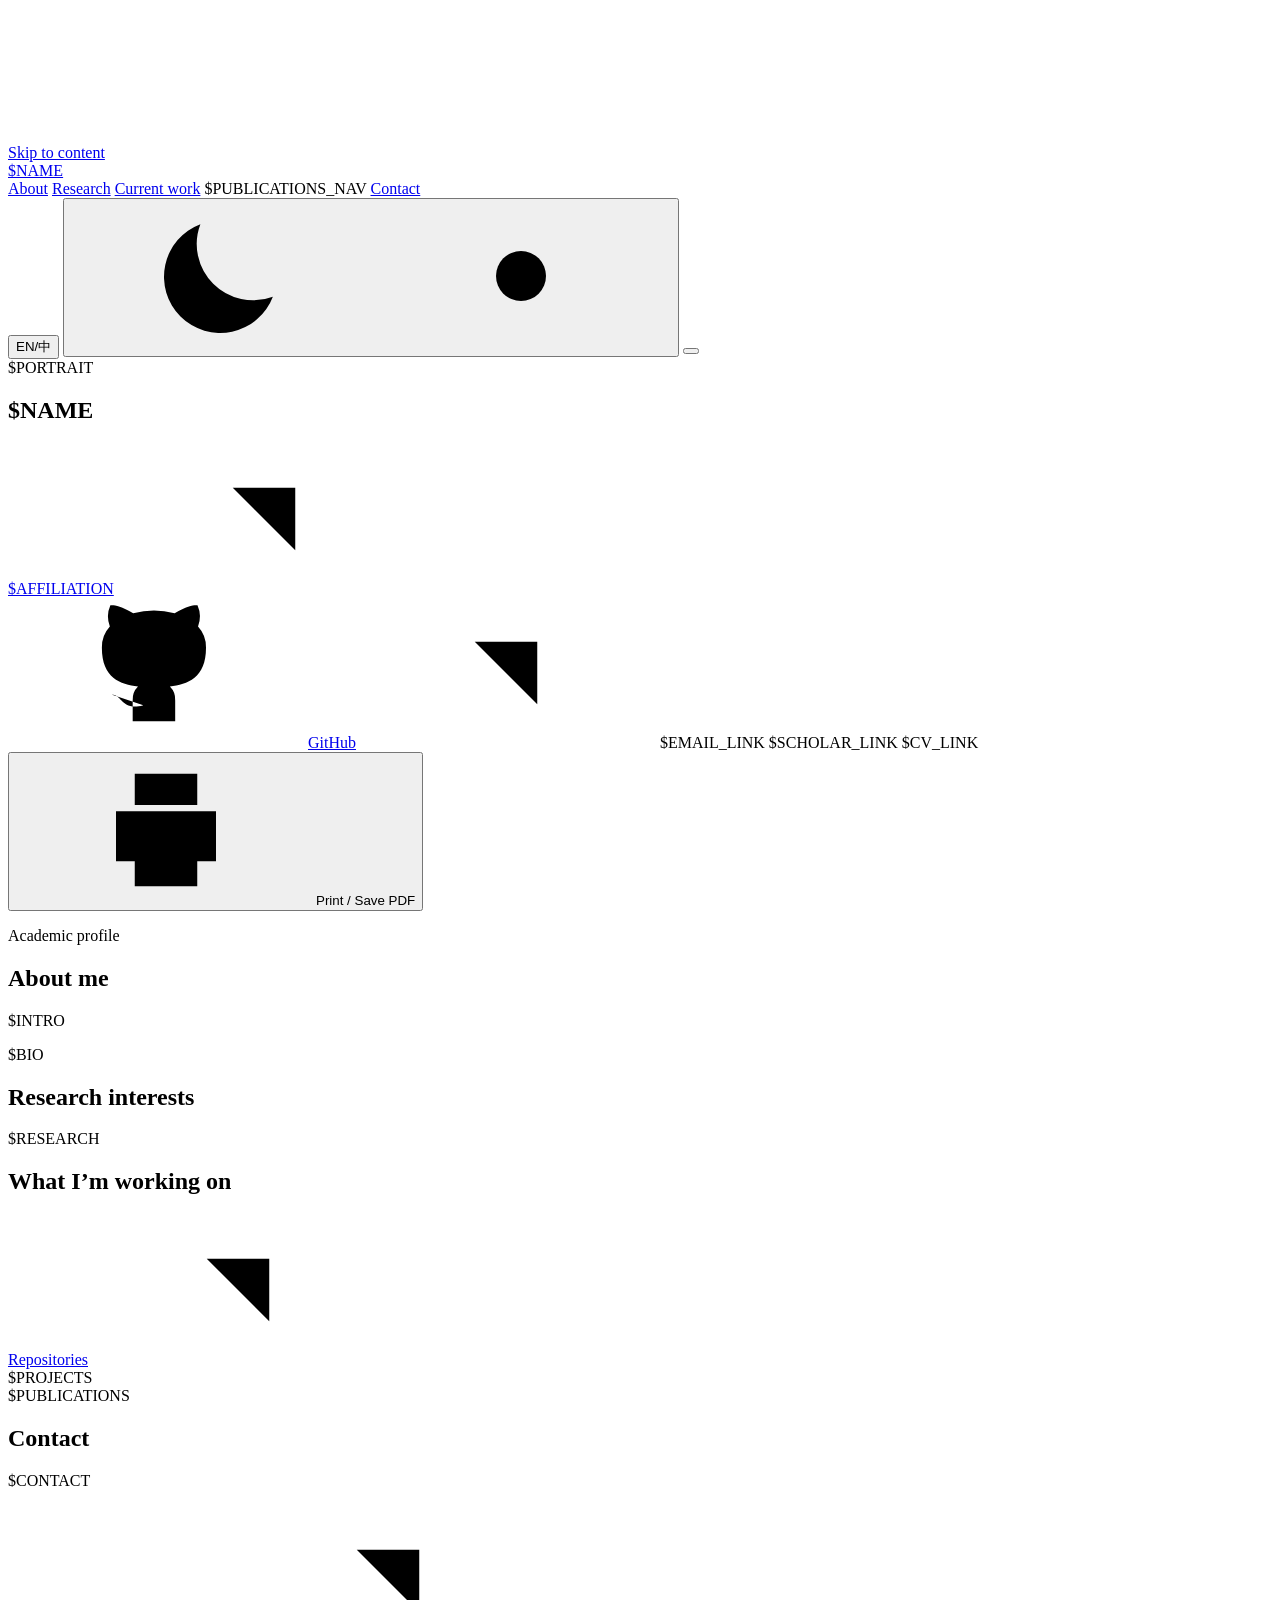
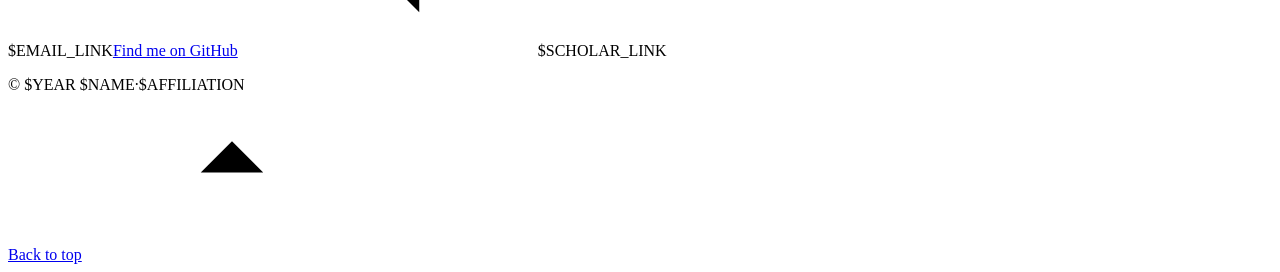
==== commit e6be7014: "Rename research projects to what I am working on" ====
--- a/templates/index.html
+++ b/templates/index.html
@@ -39,7 +39,7 @@
       <nav class="desktop-nav" aria-label="Main navigation" data-en="Main navigation" data-zh="主导航" data-translate-attribute="aria-label">
         <a class="nav-link" href="#about" aria-current="location" data-en="About" data-zh="简介">About</a>
         <a class="nav-link" href="#research" data-en="Research" data-zh="研究">Research</a>
-        <a class="nav-link" href="#work" data-en="Projects" data-zh="项目">Projects</a>
+        <a class="nav-link" href="#work" data-en="Current work" data-zh="在做的事">Current work</a>
         $PUBLICATIONS_NAV
         <a class="nav-link" href="#contact" data-en="Contact" data-zh="联系">Contact</a>
       </nav>
@@ -52,7 +52,7 @@
     <nav id="mobile-nav" class="mobile-nav container" aria-label="Mobile navigation" data-en="Mobile navigation" data-zh="移动端导航" data-translate-attribute="aria-label" hidden>
       <a href="#about" data-en="About" data-zh="简介">About</a>
       <a href="#research" data-en="Research" data-zh="研究">Research</a>
-      <a href="#work" data-en="Projects" data-zh="项目">Projects</a>
+      <a href="#work" data-en="Current work" data-zh="在做的事">Current work</a>
       $PUBLICATIONS_NAV
       <a href="#contact" data-en="Contact" data-zh="联系">Contact</a>
     </nav>
@@ -84,7 +84,7 @@
         <div class="research-list">$RESEARCH</div>
       </section>
       <section class="section" id="work" aria-labelledby="work-title">
-        <div class="section-heading"><h2 id="work-title" data-en="Research projects" data-zh="研究项目">Research projects</h2><span class="heading-rule" aria-hidden="true"></span><a class="text-link section-link" href="$GITHUB?tab=repositories" target="_blank" rel="noopener noreferrer"><span data-en="Repositories" data-zh="代码仓库">Repositories</span><svg class="icon small" aria-hidden="true"><use href="#icon-external"/></svg></a></div>
+        <div class="section-heading"><h2 id="work-title" data-en="What I’m working on" data-zh="我在做的事">What I’m working on</h2><span class="heading-rule" aria-hidden="true"></span><a class="text-link section-link" href="$GITHUB?tab=repositories" target="_blank" rel="noopener noreferrer"><span data-en="Repositories" data-zh="代码仓库">Repositories</span><svg class="icon small" aria-hidden="true"><use href="#icon-external"/></svg></a></div>
         <div class="projects-list">$PROJECTS</div>
       </section>
       $PUBLICATIONS
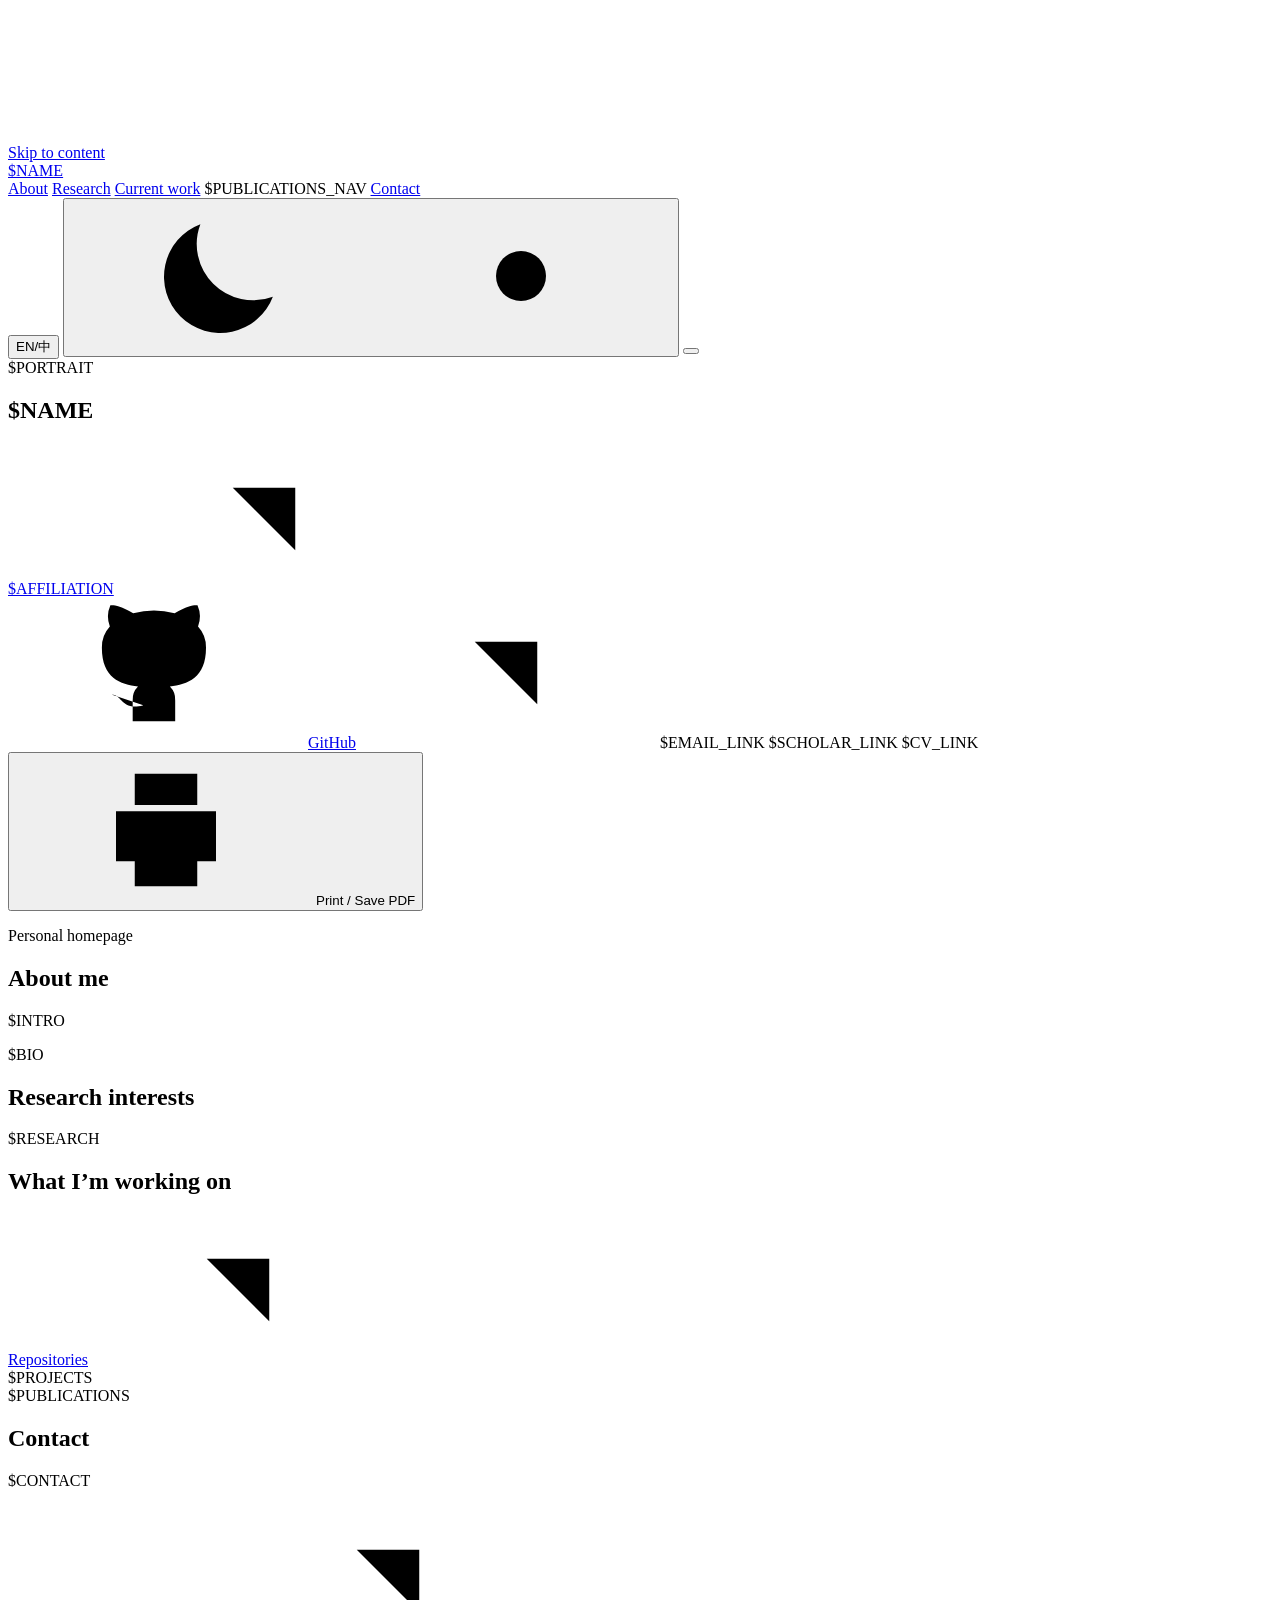
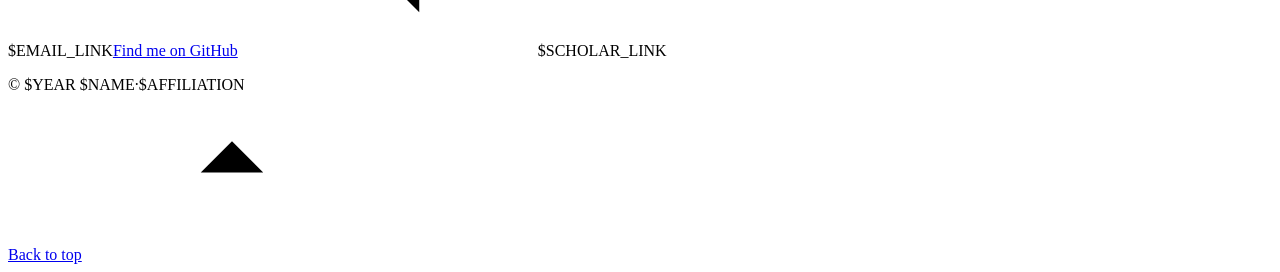
==== commit 12466a0f: "Present the site as a personal homepage" ====
--- a/templates/index.html
+++ b/templates/index.html
@@ -32,6 +32,7 @@
     <symbol id="icon-plus" viewBox="0 0 24 24"><path d="M5 12h14m-7-7v14"/></symbol>
     <symbol id="icon-up" viewBox="0 0 24 24"><path d="M12 19V5m-5 5 5-5 5 5"/></symbol>
     <symbol id="icon-print" viewBox="0 0 24 24"><path d="M7 8V3h10v5M7 17H4V9h16v8h-3M7 14h10v7H7zM16 11h1"/></symbol>
+    <symbol id="icon-award" viewBox="0 0 24 24"><circle cx="12" cy="8" r="5"/><path d="m8 12-1 9 5-3 5 3-1-9"/></symbol>
   </svg>
   <header class="site-header">
     <div class="header-inner container">
@@ -74,7 +75,7 @@
     </aside>
     <main id="main" class="resume-content">
       <section class="section about-section" id="about" aria-labelledby="about-title">
-        <p class="document-label" data-en="Academic profile" data-zh="学术简介">Academic profile</p>
+        <p class="document-label" data-en="Personal homepage" data-zh="个人主页">Personal homepage</p>
         <div class="section-heading"><h2 id="about-title" data-en="About me" data-zh="关于我">About me</h2><span class="heading-rule" aria-hidden="true"></span></div>
         <p class="profile-intro">$INTRO</p>
         <p class="profile-bio">$BIO</p>
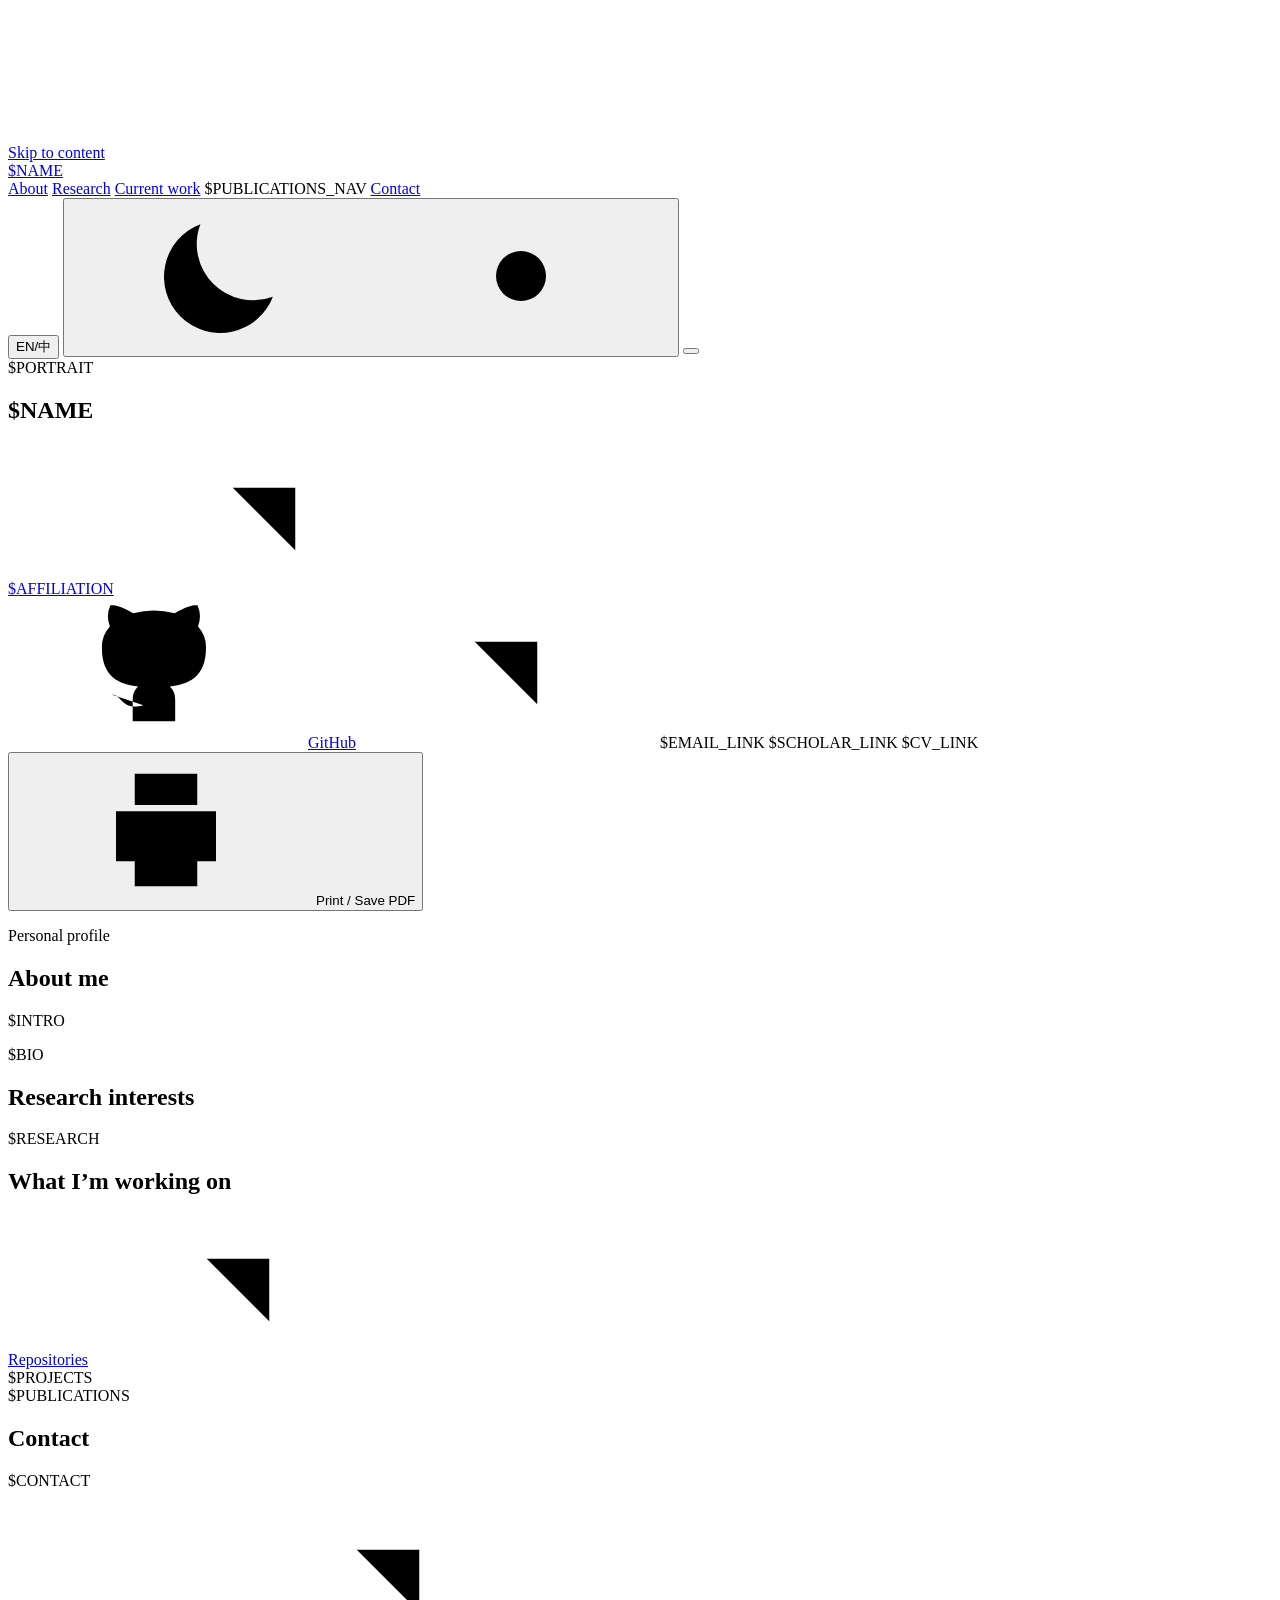
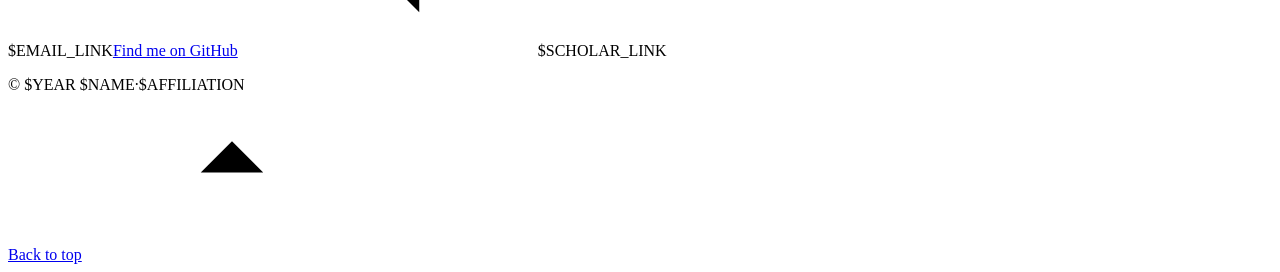
==== commit bf820a63: "Use personal profile as the introduction label" ====
--- a/templates/index.html
+++ b/templates/index.html
@@ -75,7 +75,7 @@
     </aside>
     <main id="main" class="resume-content">
       <section class="section about-section" id="about" aria-labelledby="about-title">
-        <p class="document-label" data-en="Personal homepage" data-zh="个人主页">Personal homepage</p>
+        <p class="document-label" data-en="Personal profile" data-zh="个人简介">Personal profile</p>
         <div class="section-heading"><h2 id="about-title" data-en="About me" data-zh="关于我">About me</h2><span class="heading-rule" aria-hidden="true"></span></div>
         <p class="profile-intro">$INTRO</p>
         <p class="profile-bio">$BIO</p>
